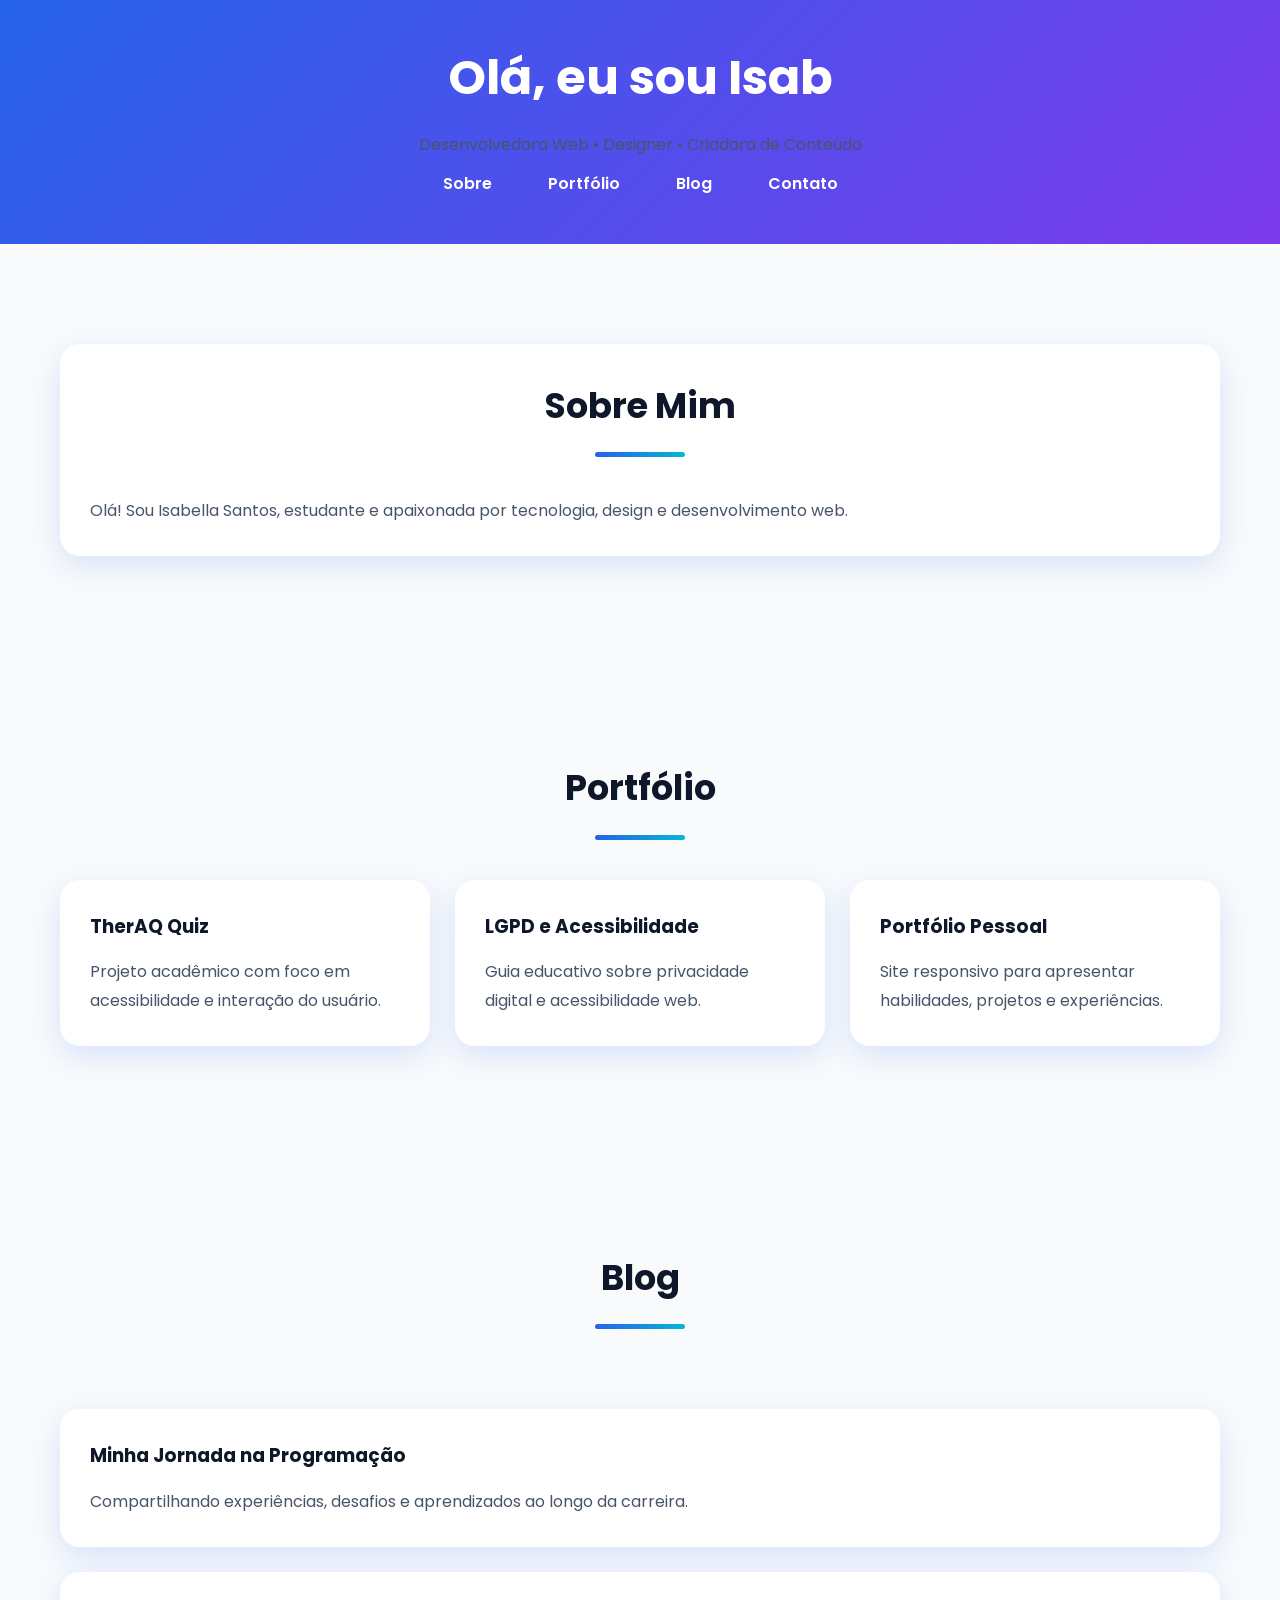
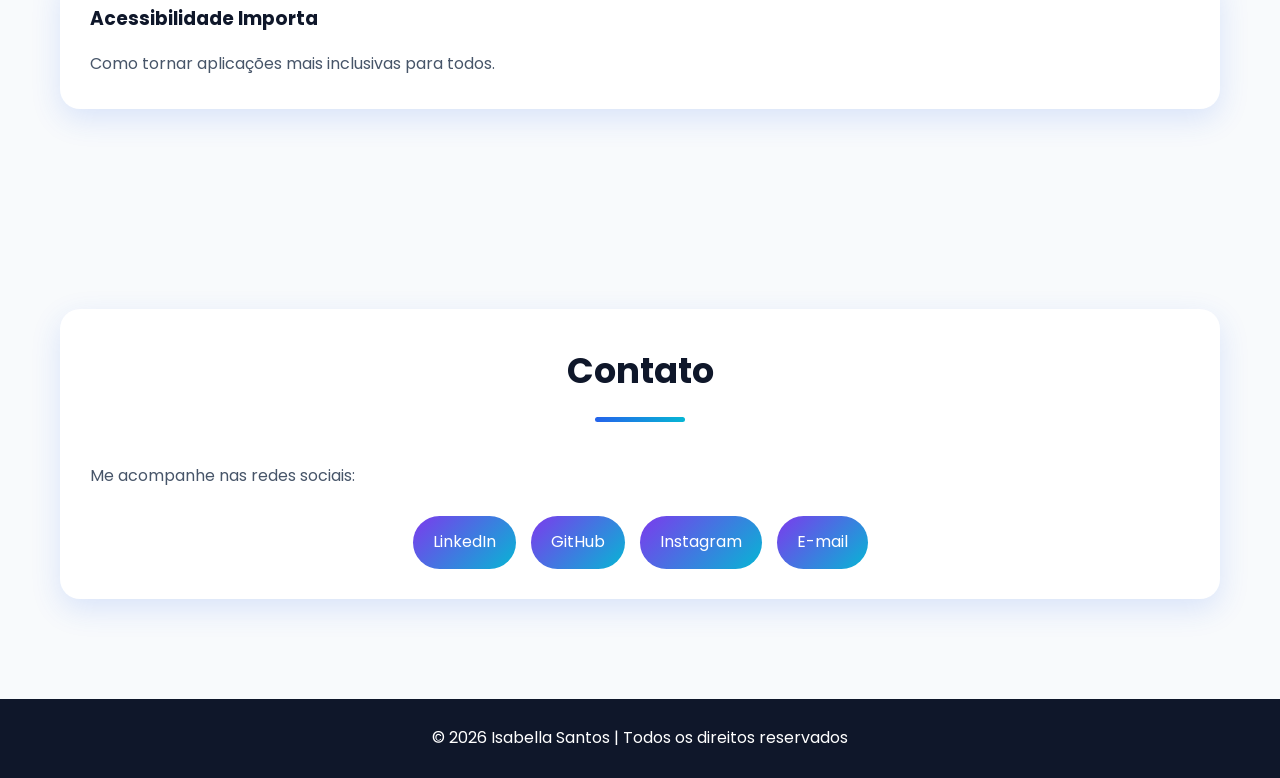
==== my site/index.html @ 210b1f23 "Add files via upload" ====
<!--comentarios: um site de apresentação pessoal, com um 
blog pessoal, com as redes sociais e informações diferentes -->

<!DOCTYPE html>
<html lang="pt-BR">

<head>
    <meta charset="UTF-8">
    <meta name="viewport" content="width=device-width, initial-scale=1.0">
    <title>Meu Portfólio</title>

    <link rel="stylesheet" href="style.css">

    <link href="https://fonts.googleapis.com/css2?family=Poppins:wght@300;400;500;600;700&display=swap"
        rel="stylesheet">
</head>

<body>

    <header>

        <h1 id="titulo"></h1>

        <p>Desenvolvedora Web • Designer • Criadora de Conteúdo</p>

        <nav>
            <a href="#sobre">Sobre</a>
            <a href="#portfolio">Portfólio</a>
            <a href="#blog">Blog</a>
            <a href="#contato">Contato</a>
        </nav>

    </header>

    <main>

        <section id="sobre">
            <div class="card">
                <h2>Sobre Mim</h2>

                <p>
                    Olá! Sou Isabella Santos, estudante e apaixonada por
                    tecnologia, design e desenvolvimento web.
                </p>
            </div>
        </section>

        <section id="portfolio">

            <h2>Portfólio</h2>

            <div class="portfolio-grid">

                <div class="card">
                    <h3>TherAQ Quiz</h3>

                    <p>
                        Projeto acadêmico com foco em acessibilidade e
                        interação do usuário.
                    </p>
                </div>

                <div class="card">
                    <h3>LGPD e Acessibilidade</h3>

                    <p>
                        Guia educativo sobre privacidade digital e
                        acessibilidade web.
                    </p>
                </div>

                <div class="card">
                    <h3>Portfólio Pessoal</h3>

                    <p>
                        Site responsivo para apresentar habilidades,
                        projetos e experiências.
                    </p>
                </div>

            </div>

        </section>

        <section id="blog">

            <h2>Blog</h2>

            <article class="card">

                <h3>Minha Jornada na Programação</h3>

                <p>
                    Compartilhando experiências, desafios e aprendizados
                    ao longo da carreira.
                </p>

            </article>

            <article class="card">

                <h3>Acessibilidade Importa</h3>

                <p>
                    Como tornar aplicações mais inclusivas para todos.
                </p>

            </article>

        </section>

        <section id="contato">

            <div class="card">

                <h2>Contato</h2>

                <p>Me acompanhe nas redes sociais:</p>

                <div class="social-links">

                    <a href="#">LinkedIn</a>
                    <a href="#">GitHub</a>
                    <a href="#">Instagram</a>
                    <a href="#">E-mail</a>

                </div>

            </div>

        </section>

    </main>

    <footer>

        <p>© 2026 Isabella Santos | Todos os direitos reservados</p>

    </footer>

    <button id="topBtn">↑</button>

    <script src="script.js"></script>

</body>

</html>
---- my site/style.css ----
/*--design: um site de apresentação pessoal, com um 
blog pessoal, com as redes sociais e informações diferentes, com cores pastéis, 
com uma tipografia moderna e elegante, com um layout responsivo e interativo,
com animações suaves e efeitos visuais atraentes, com uma navegação intuitiva 
e fácil de usar, com uma seção de portfólio para mostrar trabalhos e projetos, 
com uma seção de contato para facilitar a comunicação com os visitantes, com 
integração de redes sociais para aumentar a visibilidade e o alcance do site.
*/
:root {

    --bg-primary: #F8FAFC;
    --bg-secondary: #FFFFFF;

    --primary-color: #2563EB;
    --secondary-color: #7C3AED;
    --accent-color: #06B6D4;

    --title-color: #0F172A;
    --text-color: #475569;

    --white: #FFFFFF;

    --shadow: 0 10px 30px rgba(37, 99, 235, 0.15);

    --radius: 20px;
}

* {
    margin: 0;
    padding: 0;
    box-sizing: border-box;
}

html {
    scroll-behavior: smooth;
}

body {

    font-family: "Poppins", sans-serif;

    background: var(--bg-primary);

    color: var(--text-color);

    line-height: 1.8;
}

/* HEADER */

header {

    position: sticky;
    top: 0;

    z-index: 1000;

    background: linear-gradient(
        135deg,
        #2563EB,
        #7C3AED
    );

    text-align: center;

    padding: 35px 20px;

    transition: all 0.4s ease;
}

header h1 {

    color: rgb(255, 255, 255);

    font-size: 3rem;

    margin-bottom: 10px;

    transition: all 0.4s ease;
}

.subtitulo {

    color: white;

    font-size: 1.1rem;

    margin-bottom: 25px;

    transition: all 0.4s ease;
}

header.shrink {

    padding: 12px 20px;

    background: rgba(37, 99, 235, 0.90);

    backdrop-filter: blur(15px);
}

header.shrink h1 {

    font-size: 1.6rem;
    
    margin-bottom: 5px;
}

header.shrink .subtitulo {

    font-size: 0.85rem;

    margin-bottom: 12px;

    opacity: 0.8;
}

/* MENU */

nav {

    display: flex;

    justify-content: center;

    gap: 20px;

    flex-wrap: wrap;
}

nav a {

    text-decoration: none;

    color: white;

    font-weight: 600;

    padding: 10px 18px;

    border-radius: 30px;

    transition: 0.3s;
}

nav a:hover,
nav a.active {

    background: rgba(255, 255, 255, 0.15);
}

/* MAIN */

main {

    max-width: 1200px;

    margin: auto;
}

/* SECTION */

section {

    padding: 100px 20px;
}

section h2 {

    text-align: center;

    color: var(--title-color);

    font-size: 2.2rem;

    margin-bottom: 40px;
}

section h2::after {

    content: "";

    width: 90px;
    height: 5px;

    display: block;

    margin: 15px auto;

    border-radius: 20px;

    background: linear-gradient(
        90deg,
        var(--primary-color),
        var(--accent-color)
    );
}

/* PORTFOLIO GRID */

.portfolio-grid {

    display: grid;

    grid-template-columns: repeat(auto-fit, minmax(280px, 1fr));

    gap: 25px;
}

/* BLOG */

#blog {

    display: flex;

    flex-direction: column;

    gap: 25px;
}

/* CARDS */

.card {

    background: white;

    border-radius: var(--radius);

    padding: 30px;

    box-shadow: var(--shadow);

    transition: 0.4s;

    opacity: 0;

    transform: translateY(30px);
}

.card.show {

    opacity: 1;

    transform: translateY(0);
}

.card:hover {

    transform: translateY(-10px);

    box-shadow:
        0 20px 40px rgba(124, 58, 237, 0.20);
}

.card h3 {

    margin-bottom: 15px;

    color: var(--title-color);
}

/* SOCIAL */

.social-links {

    display: flex;

    justify-content: center;

    gap: 15px;

    flex-wrap: wrap;

    margin-top: 25px;
}

.social-links a {

    text-decoration: none;

    color: white;

    background: linear-gradient(
        135deg,
        var(--secondary-color),
        var(--accent-color)
    );

    padding: 12px 20px;

    border-radius: 50px;

    transition: 0.3s;
}

.social-links a:hover {

    transform: translateY(-4px);
}

/* FOOTER */

footer {

    background: #0F172A;

    color: white;

    text-align: center;

    padding: 25px;
}

/* BOTÃO TOPO */

#topBtn {

    position: fixed;

    bottom: 25px;
    right: 25px;

    width: 55px;
    height: 55px;

    border: none;

    border-radius: 50%;

    font-size: 24px;

    color: white;

    cursor: pointer;

    display: none;

    background: linear-gradient(
        135deg,
        var(--secondary-color),
        var(--accent-color)
    );

    transition: 0.3s;
}

#topBtn:hover {

    transform: scale(1.1);
}

/* RESPONSIVO */

@media (max-width: 768px) {

    header h1 {

        font-size: 2rem;
    }

    header.shrink h1 {

        font-size: 1.2rem;
    }

    .subtitulo {

        font-size: 0.95rem;
    }

    nav {

        gap: 10px;
    }

    section {

        padding: 70px 20px;
    }
}
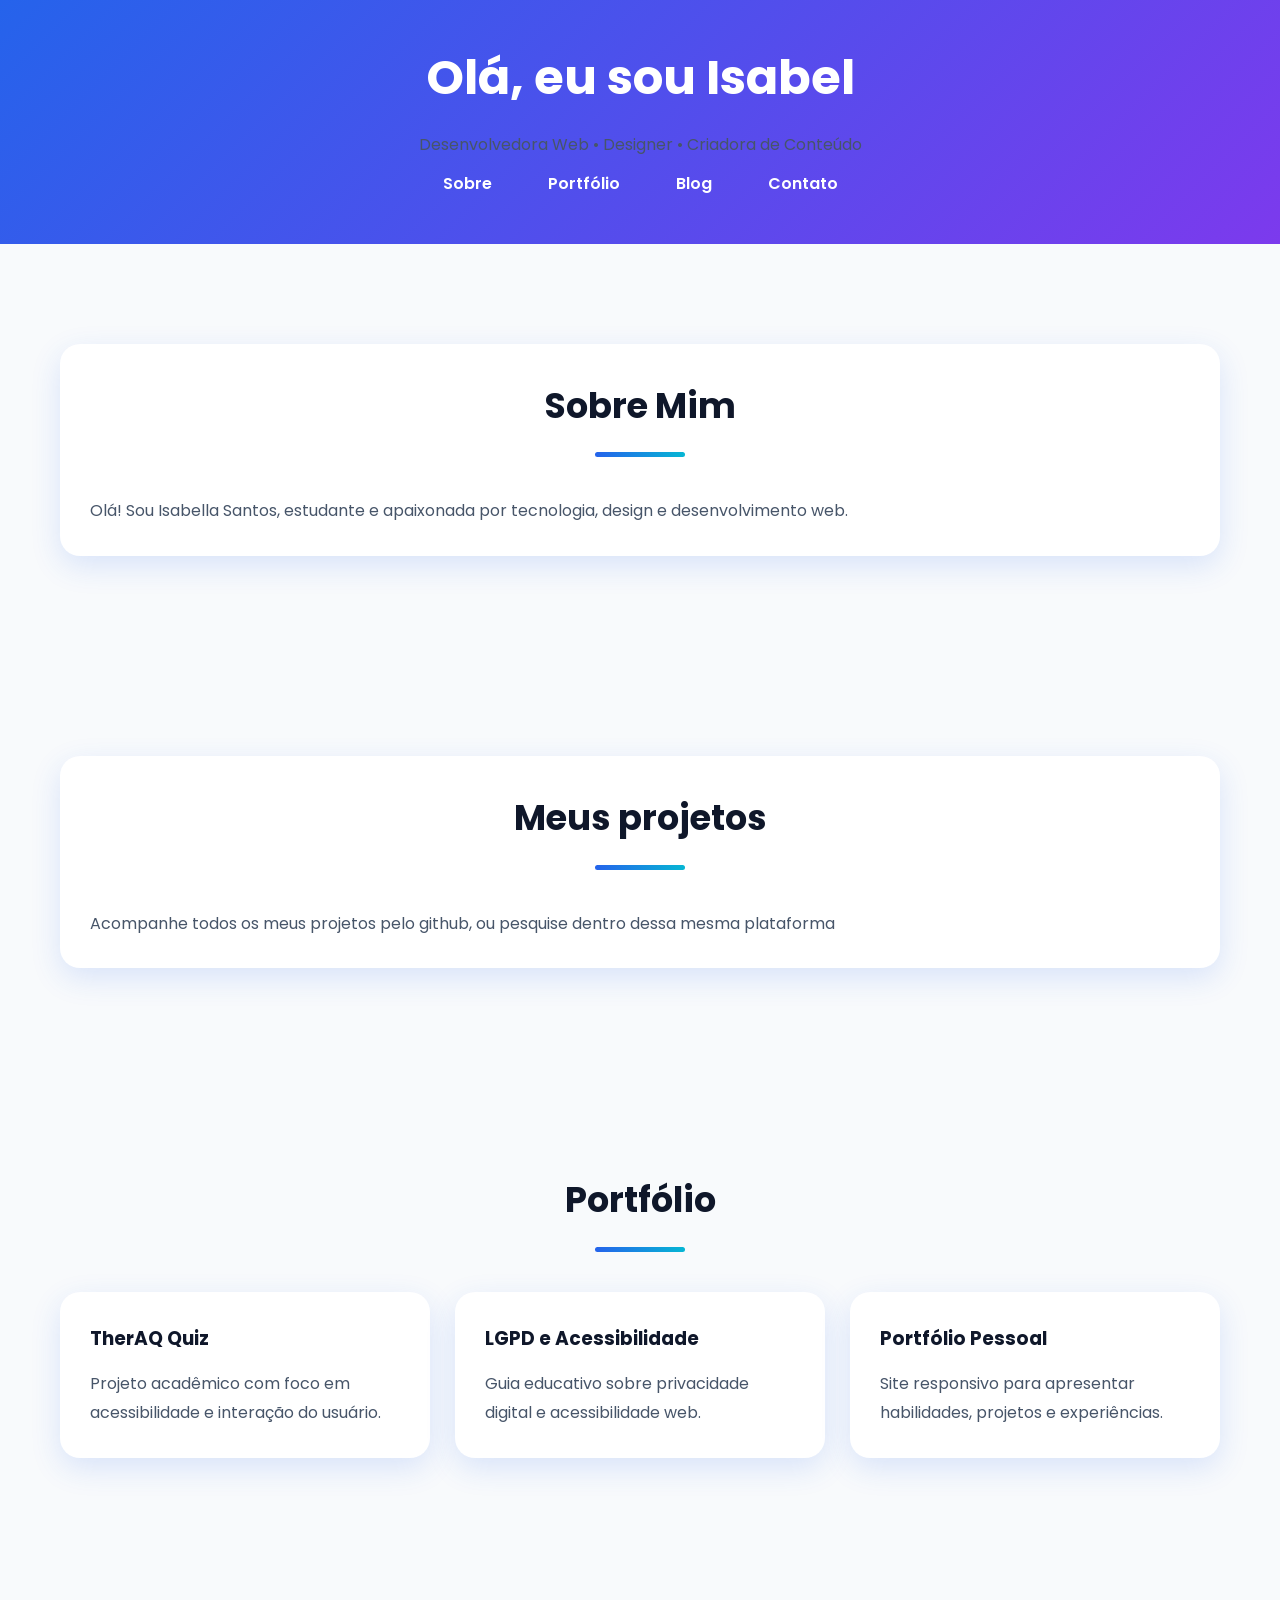
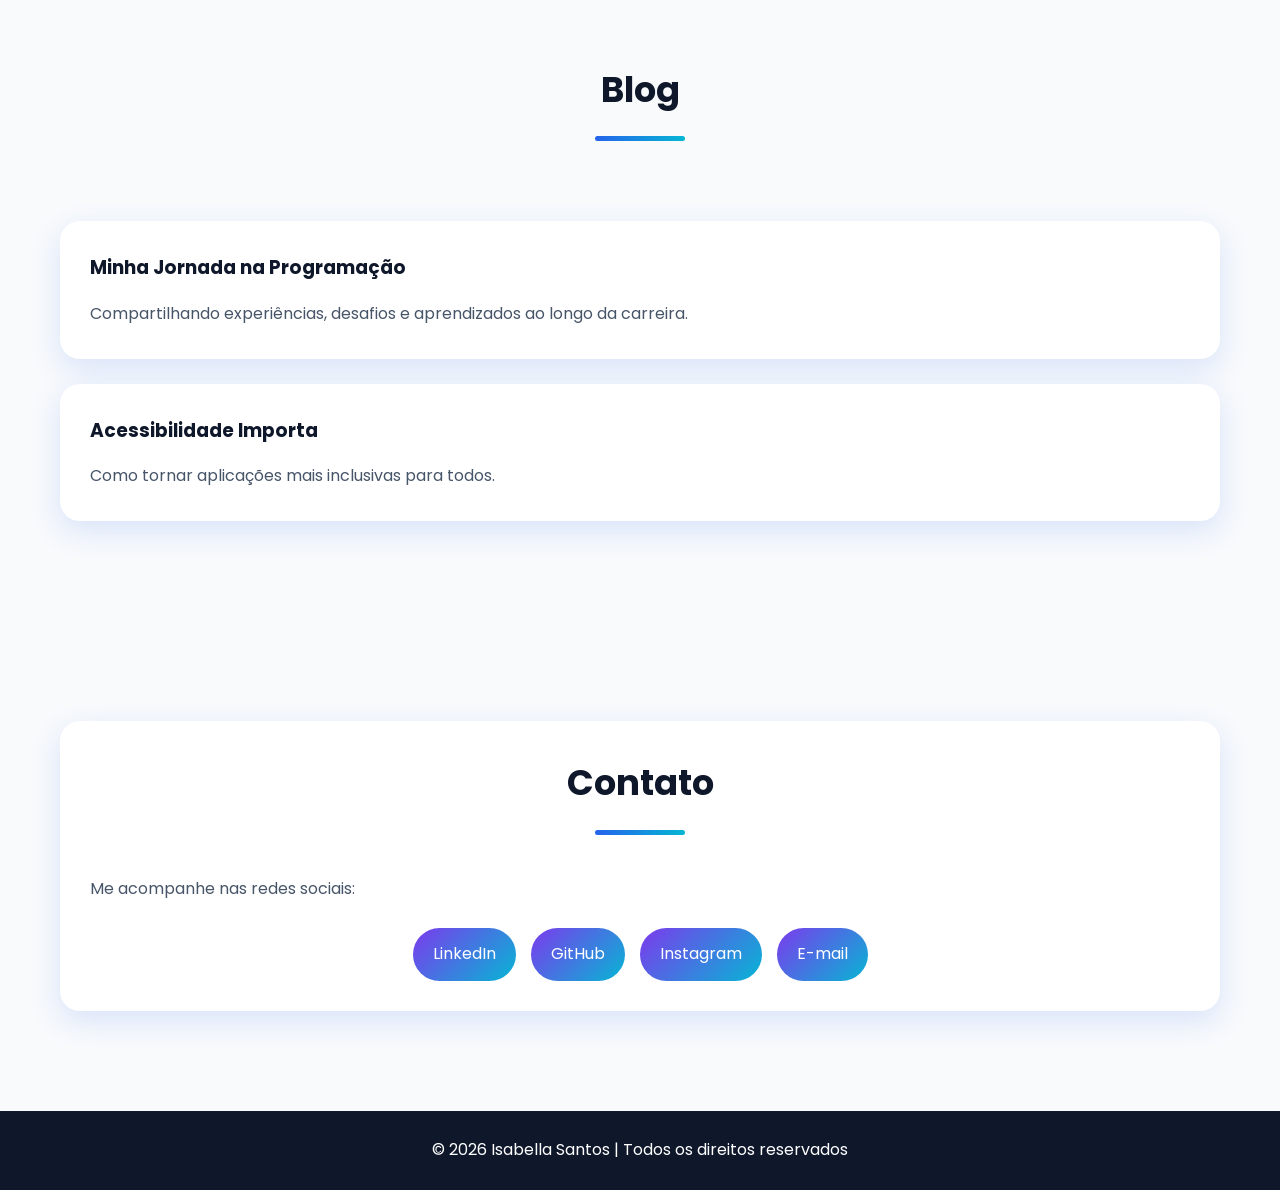
==== commit 25461647: "Revise index.html and add 'Meus projetos' section Updated the HTML structure and added a new section" ====
--- a/my site/index.html
+++ b/my site/index.html
@@ -41,6 +41,16 @@
                 <p>
                     Olá! Sou Isabella Santos, estudante e apaixonada por
                     tecnologia, design e desenvolvimento web.
+                </p>
+            </div>
+        </section>
+
+        <section id="meus-projetos">
+            <div class="card">
+                <h2>Meus projetos</h2>
+
+                <p>
+                   Acompanhe todos os meus projetos pelo github, ou pesquise dentro dessa mesma plataforma
                 </p>
             </div>
         </section>
@@ -144,4 +154,4 @@
 
 </body>
 
-</html>+</html>
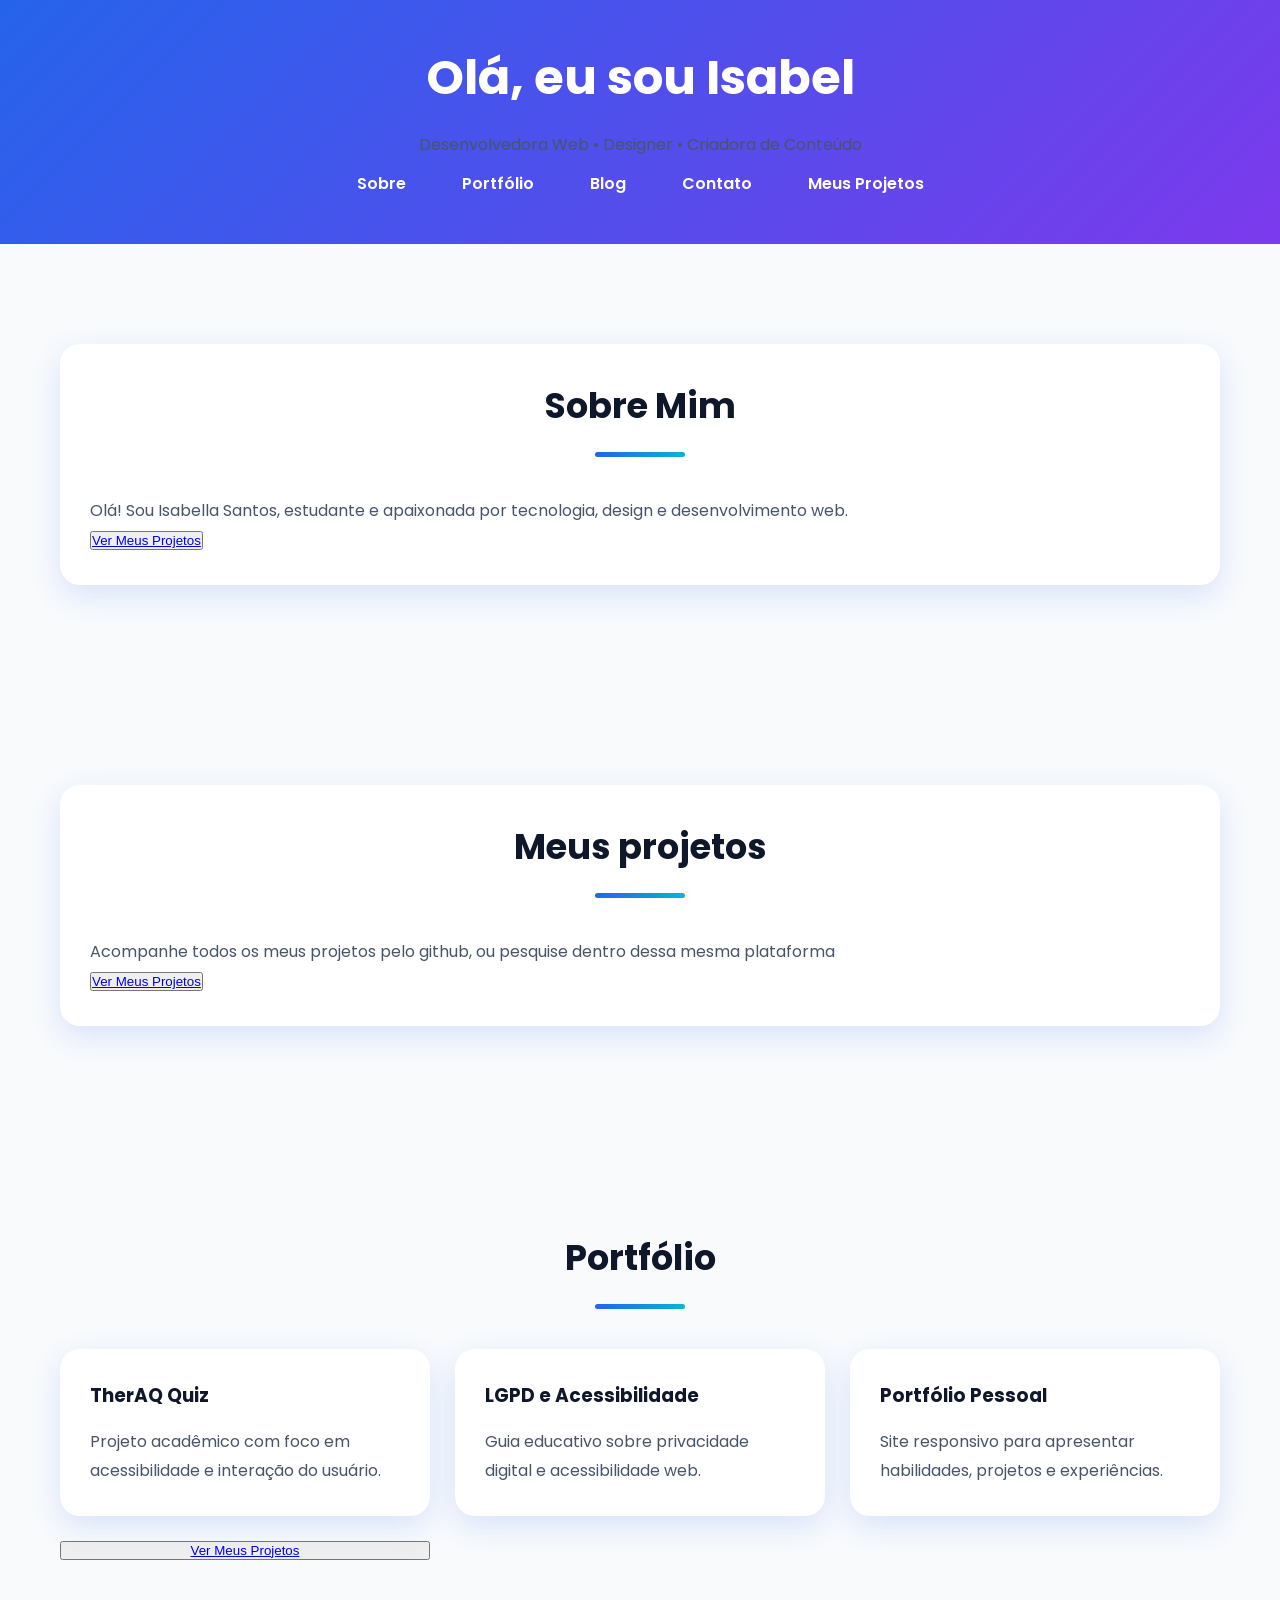
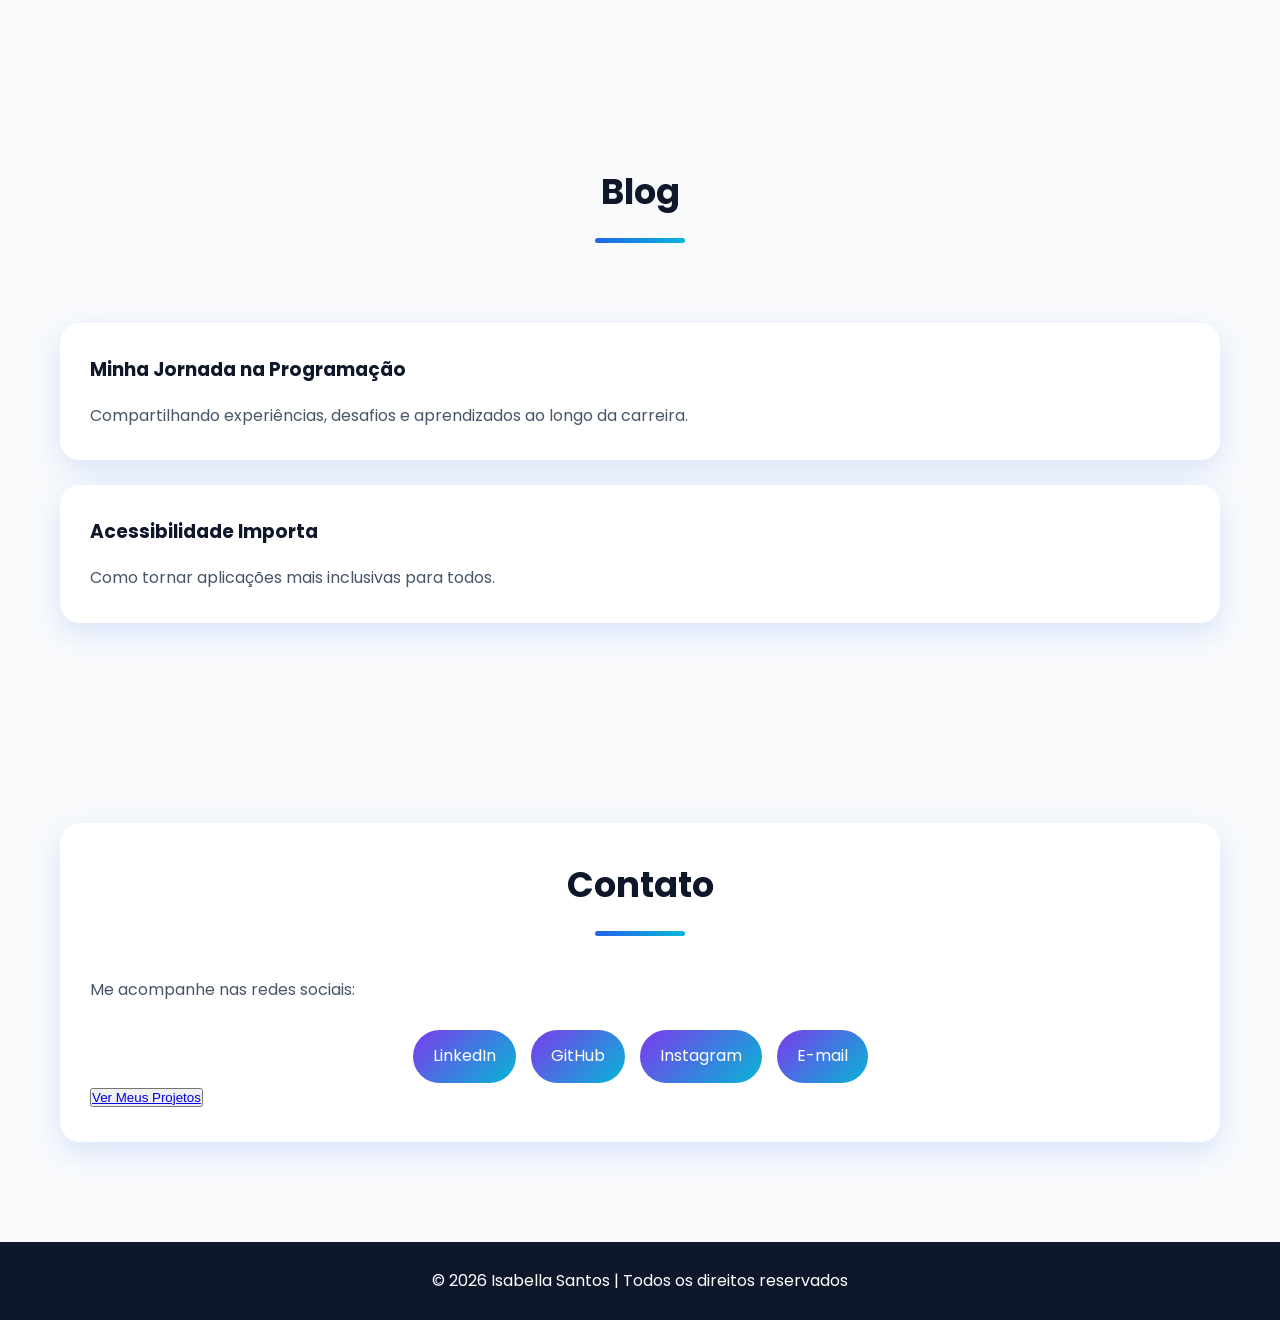
==== commit 60a671fa: "Add files via upload" ====
--- a/my site/index.html
+++ b/my site/index.html
@@ -28,6 +28,7 @@
             <a href="#portfolio">Portfólio</a>
             <a href="#blog">Blog</a>
             <a href="#contato">Contato</a>
+            <a href="#meus-projetos">Meus Projetos</a>
         </nav>
 
     </header>
@@ -42,6 +43,7 @@
                     Olá! Sou Isabella Santos, estudante e apaixonada por
                     tecnologia, design e desenvolvimento web.
                 </p>
+                <button><a href="sobre_mim.html">Ver Meus Projetos</a></button>
             </div>
         </section>
 
@@ -52,6 +54,7 @@
                 <p>
                    Acompanhe todos os meus projetos pelo github, ou pesquise dentro dessa mesma plataforma
                 </p>
+                <button><a href="meus_projetos.html">Ver Meus Projetos</a></button>
             </div>
         </section>
 
@@ -68,6 +71,7 @@
                         Projeto acadêmico com foco em acessibilidade e
                         interação do usuário.
                     </p>
+                    
                 </div>
 
                 <div class="card">
@@ -87,7 +91,7 @@
                         projetos e experiências.
                     </p>
                 </div>
-
+                <button><a href="portifolio.html">Ver Meus Projetos</a></button>
             </div>
 
         </section>
@@ -135,7 +139,7 @@
                     <a href="#">E-mail</a>
 
                 </div>
-
+                <button><a href="contato.html">Ver Meus Projetos</a></button>
             </div>
 
         </section>
